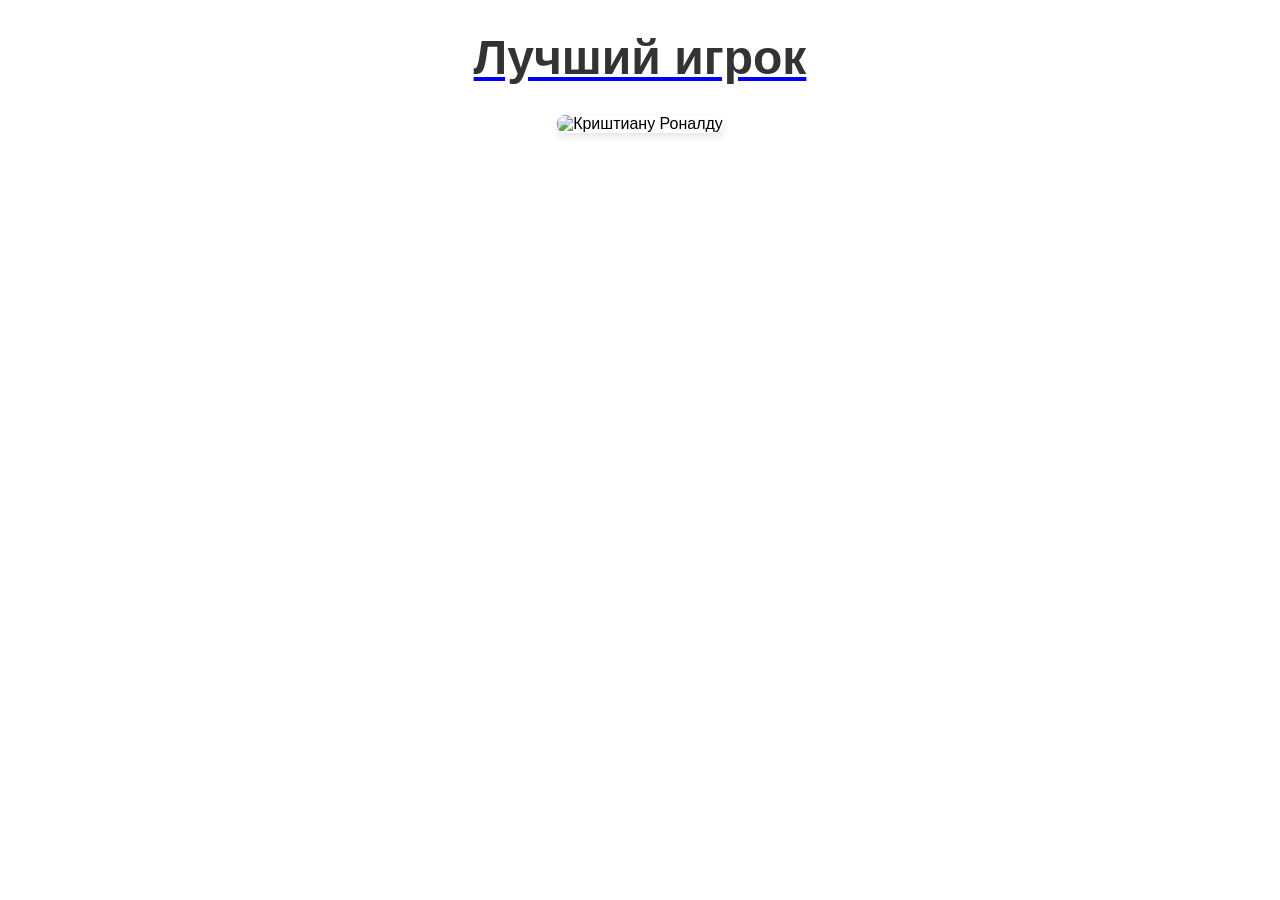
==== docs/index.html @ 471cf1b0 "try" ====
<!DOCTYPE html>
<html lang="ru">
<head>
    <meta charset="UTF-8">
    <meta name="viewport" content="width=device-width, initial-scale=1.0">
    <title>Лучший игрок - Криштиану Роналду</title>
    <style>
        body {
            font-family: Arial, sans-serif;
            margin: 0;
            padding: 20px;
            display: flex;
            flex-direction: column;
            align-items: center;
            min-height: 100vh;
            box-sizing: border-box;
        }
        
        .text-container {
            text-align: center;
            margin-bottom: 20px;
            width: 100%;
            max-width: 800px;
        }
        
        h1 {
            font-size: clamp(24px, 5vw, 48px);
            color: #333;
            margin: 0;
            padding: 10px;
        }
        
        .image-container {
            width: 100%;
            max-width: 800px;
            display: flex;
            justify-content: center;
        }
        
        img {
            max-width: 100%;
            height: auto;
            border-radius: 8px;
            box-shadow: 0 4px 8px rgba(0, 0, 0, 0.1);
        }
    </style>
</head>
<body>
    <div class="text-container">
        <a href="info.txt" download="ronaldo_info.txt">
            <h1>Лучший игрок</h1>
        </a>
    </div>
    
    <div class="image-container">
        <img src="https://s-cdn.sportbox.ru/images/styles/1200-auto/fp_fotos/bd/b0/95dd9d6c42d283d22a6ef81a48f850d2657879e3a203e325196686.jpg" alt="Криштиану Роналду">
    </div>
</body>
</html>
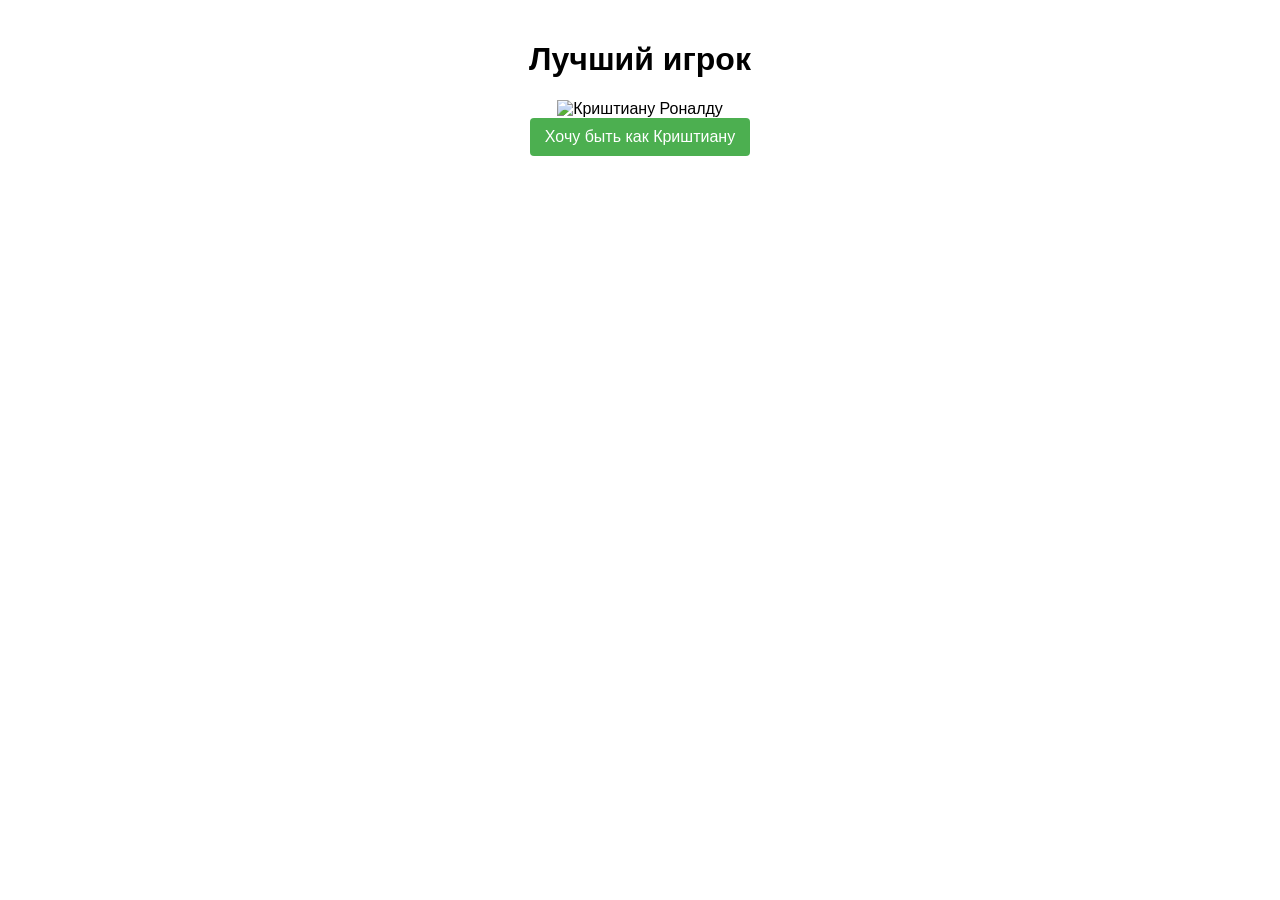
==== commit 3649493b: "feedback" ====
--- a/docs/index.html
+++ b/docs/index.html
@@ -5,6 +5,7 @@
     <meta name="viewport" content="width=device-width, initial-scale=1.0">
     <title>Лучший игрок - Криштиану Роналду</title>
     <style>
+        /* Ваши предыдущие стили */
         body {
             font-family: Arial, sans-serif;
             margin: 0;
@@ -16,44 +17,179 @@
             box-sizing: border-box;
         }
         
-        .text-container {
-            text-align: center;
-            margin-bottom: 20px;
+        /* Добавляем новые стили для формы */
+        .modal {
+            display: none;
+            position: fixed;
+            top: 0;
+            left: 0;
             width: 100%;
-            max-width: 800px;
+            height: 100%;
+            background-color: rgba(0,0,0,0.5);
+            z-index: 1000;
+            justify-content: center;
+            align-items: center;
         }
         
-        h1 {
-            font-size: clamp(24px, 5vw, 48px);
-            color: #333;
-            margin: 0;
-            padding: 10px;
+        .modal-content {
+            background: white;
+            padding: 20px;
+            border-radius: 8px;
+            width: 90%;
+            max-width: 500px;
         }
         
-        .image-container {
-            width: 100%;
-            max-width: 800px;
-            display: flex;
-            justify-content: center;
+        .form-group {
+            margin-bottom: 15px;
         }
         
-        img {
-            max-width: 100%;
-            height: auto;
+        label {
+            display: block;
+            margin-bottom: 5px;
+        }
+        
+        input {
+            width: 100%;
+            padding: 8px;
+            box-sizing: border-box;
+            border: 1px solid #ddd;
+            border-radius: 4px;
+        }
+        
+        button {
+            background-color: #4CAF50;
+            color: white;
+            padding: 10px 15px;
+            border: none;
+            border-radius: 4px;
+            cursor: pointer;
+            font-size: 16px;
+        }
+        
+        button:hover {
+            background-color: #45a049;
+        }
+        
+        .success-message {
+            display: none;
+            position: fixed;
+            top: 50%;
+            left: 50%;
+            transform: translate(-50%, -50%);
+            background: #4CAF50;
+            color: white;
+            padding: 20px;
             border-radius: 8px;
-            box-shadow: 0 4px 8px rgba(0, 0, 0, 0.1);
+            z-index: 1001;
         }
     </style>
 </head>
 <body>
     <div class="text-container">
-        <a href="info.txt" download="ronaldo_info.txt">
-            <h1>Лучший игрок</h1>
-        </a>
+        <h1>Лучший игрок</h1>
     </div>
     
     <div class="image-container">
         <img src="https://s-cdn.sportbox.ru/images/styles/1200-auto/fp_fotos/bd/b0/95dd9d6c42d283d22a6ef81a48f850d2657879e3a203e325196686.jpg" alt="Криштиану Роналду">
     </div>
+    
+    <button id="openFormBtn">Хочу быть как Криштиану</button>
+    
+    <!-- Модальное окно формы -->
+    <div id="formModal" class="modal">
+        <div class="modal-content">
+            <h2>Регистрация</h2>
+            <form id="registrationForm"   action="https://formspree.io/f/mgvyqrbk" 
+                method="POST">
+                <input type="hidden" name="_subject" value="Новая регистрация - Хочу быть как Роналду!">
+                <input type="hidden" name="_language" value="ru">
+                
+                <div class="form-group">
+                    <label for="firstName">Имя:</label>
+                    <input type="text" id="firstName" name="firstName" required>
+                </div>
+                
+                <div class="form-group">
+                    <label for="lastName">Фамилия:</label>
+                    <input type="text" id="lastName" name="lastName" required>
+                </div>
+                
+                <div class="form-group">
+                    <label for="middleName">Отчество:</label>
+                    <input type="text" id="middleName" name="middleName" required>
+                </div>
+                
+                <div class="form-group">
+                    <label for="phone">Номер телефона:</label>
+                    <input type="tel" id="phone" name="phone" required>
+                </div>
+                
+                <button type="submit">Отправить</button>
+            </form>
+        </div>
+    </div>
+    
+    <!-- Сообщение об успехе -->
+    <div id="successMessage" class="success-message">
+        Форма успешно заполнена!
+    </div>
+    
+    <script>
+
+            // Открытие модального окна при клике на кнопку
+            document.getElementById('openFormBtn').addEventListener('click', function() {
+                document.getElementById('formModal').style.display = 'flex';
+            });
+                // Открытие формы
+            document.getElementById('registrationForm').addEventListener('submit', function(e) {
+            e.preventDefault();
+            
+            // Проверка заполнения всех полей
+            const form = e.target;
+            const formData = new FormData(form);
+            
+            // Валидация
+            let isValid = true;
+            form.querySelectorAll('[required]').forEach(field => {
+                if (!field.value.trim()) isValid = false;
+            });
+            
+            if (!isValid) {
+                alert('Пожалуйста, заполните все поля!');
+                return;
+            }
+            
+            // Отправка через Formspree
+            fetch(form.action, {
+                method: 'POST',
+                body: new URLSearchParams(formData),
+                headers: {
+                    'Accept': 'application/json',
+                    'Content-Type': 'application/x-www-form-urlencoded',
+                }
+            })
+            .then(response => {
+                if (response.ok) {
+                    // Закрываем форму
+                    document.getElementById('formModal').style.display = 'none';
+                    
+                    // Показываем сообщение об успехе
+                    const successMessage = document.getElementById('successMessage');
+                    successMessage.style.display = 'block';
+                    
+                    // Через 1 секунду скрываем сообщение
+                    setTimeout(function() {
+                        successMessage.style.display = 'none';
+                        form.reset(); // Очищаем форму
+                    }, 1000);
+                } else {
+                    throw new Error('Ошибка отправки формы');
+                }
+            })
+            .catch(error => {
+                alert('Произошла ошибка: ' + error.message);
+            });
+        });
+    </script>
 </body>
 </html>
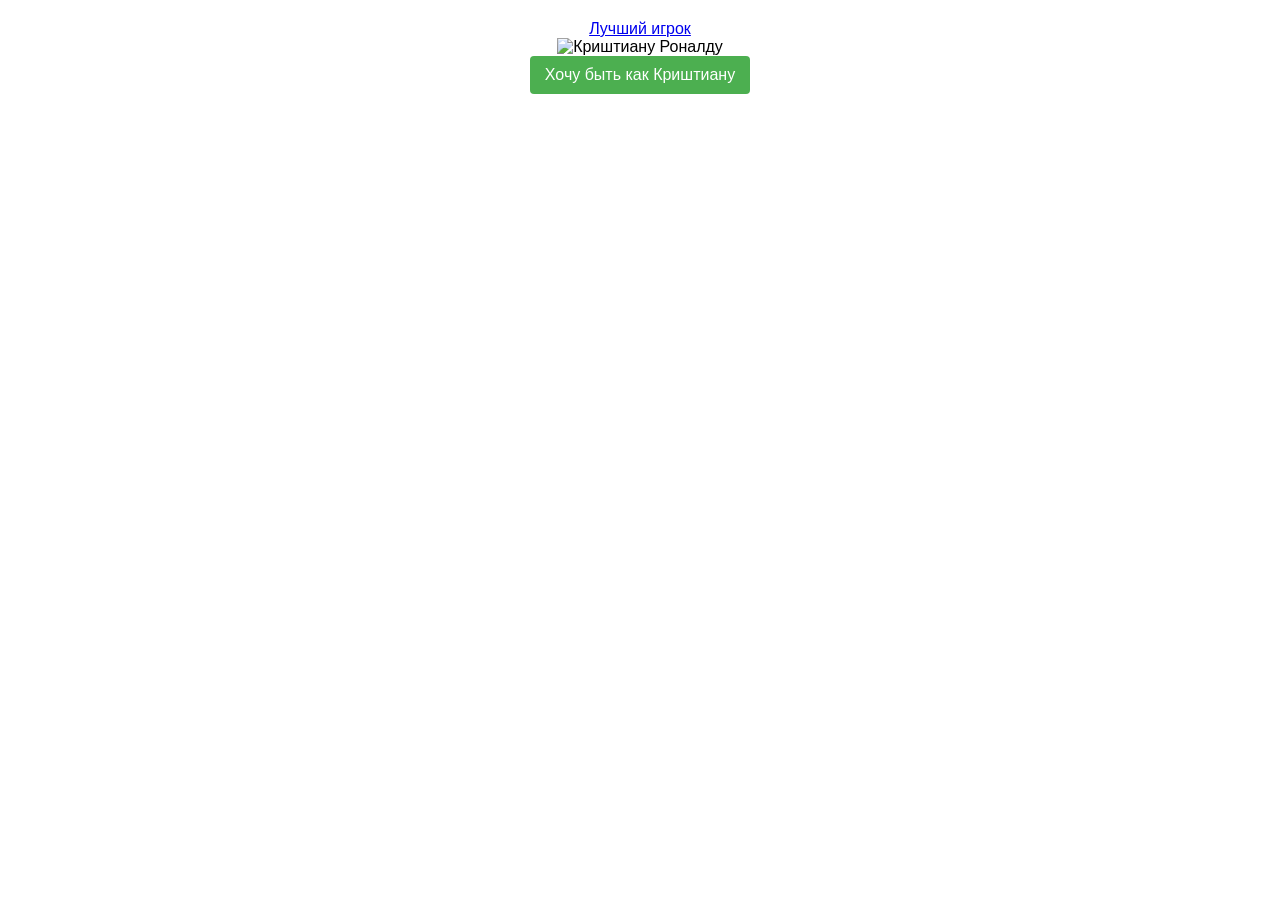
==== commit d38dc56c: "messi" ====
--- a/docs/index.html
+++ b/docs/index.html
@@ -1,5 +1,8 @@
 <!DOCTYPE html>
 <html lang="ru">
+
+
+<!-- Стили -->
 <head>
     <meta charset="UTF-8">
     <meta name="viewport" content="width=device-width, initial-scale=1.0">
@@ -84,9 +87,12 @@
         }
     </style>
 </head>
+
+
+<!-- Сами картиночки -->
 <body>
     <div class="text-container">
-        <h1>Лучший игрок</h1>
+        <a href="messi.jpeg" download="lionel.jpeg">Лучший игрок</a>
     </div>
     
     <div class="image-container">
@@ -134,6 +140,8 @@
         Форма успешно заполнена!
     </div>
     
+
+        <!-- Это скрипт для отправки -->
     <script>
 
             // Открытие модального окна при клике на кнопку
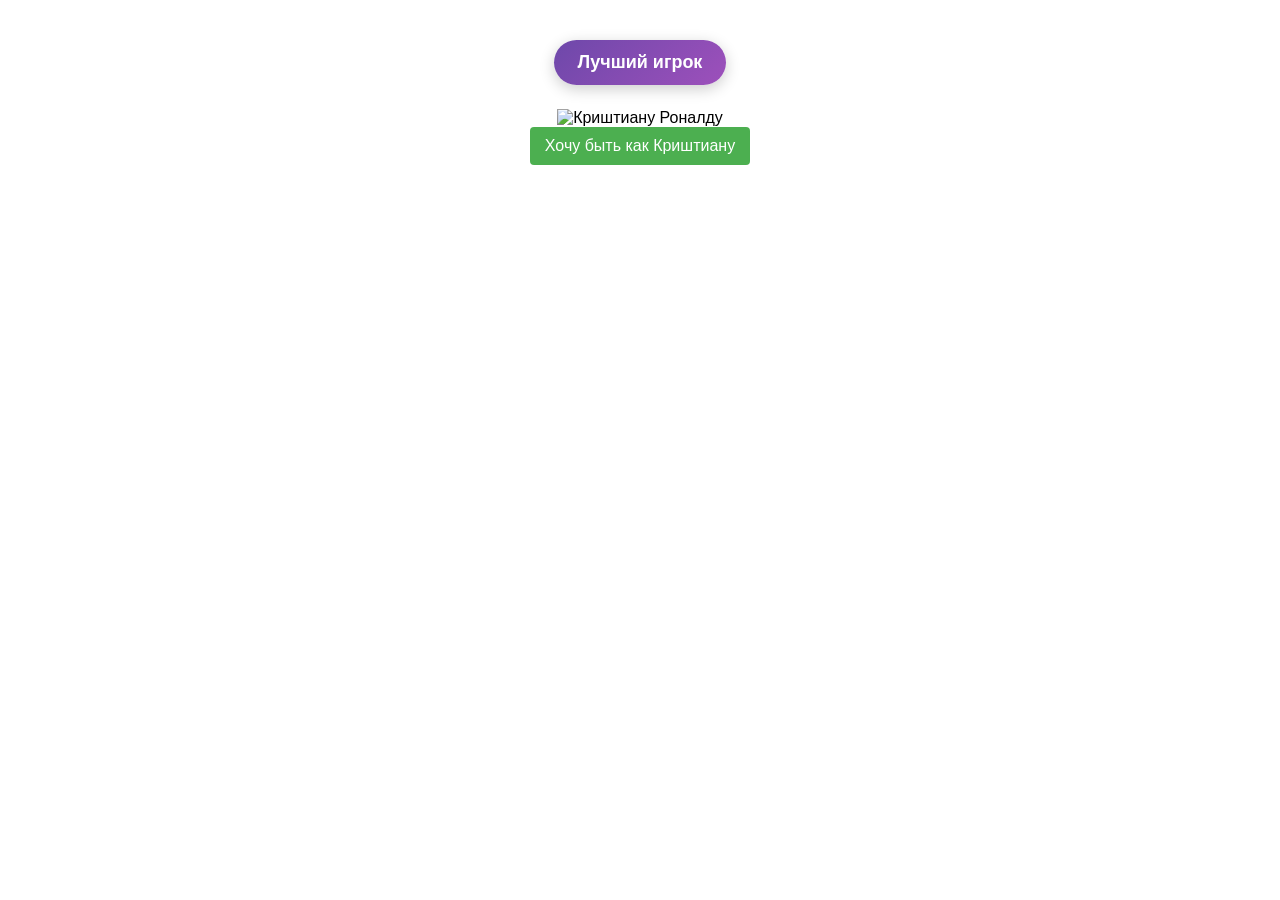
==== commit 65b63400: "styles" ====
--- a/docs/index.html
+++ b/docs/index.html
@@ -85,14 +85,83 @@
             border-radius: 8px;
             z-index: 1001;
         }
+
+
+        .download-btn-container {
+            text-align: center;
+            margin: 20px 0;
+            width: 100%;
+        }
+
+        .best-player-btn {
+            /* Основные стили */
+            display: inline-block;
+            padding: 12px 24px;
+            background: linear-gradient(135deg, #6e48aa 0%, #9d50bb 100%);
+            color: white;
+            text-decoration: none;
+            font-size: 18px;
+            font-weight: bold;
+            font-family: 'Arial', sans-serif;
+            border-radius: 50px;
+            box-shadow: 0 4px 15px rgba(0, 0, 0, 0.2);
+            
+            /* Анимация при наведении */
+            transition: all 0.3s ease;
+            position: relative;
+            overflow: hidden;
+        }
+
+        .best-player-btn:hover {
+            transform: translateY(-3px);
+            box-shadow: 0 6px 20px rgba(0, 0, 0, 0.3);
+            background: linear-gradient(135deg, #9d50bb 0%, #6e48aa 100%);
+        }
+
+        .best-player-btn:active {
+            transform: translateY(1px);
+        }
+
+
+
+        .modal-content {
+        position: relative; /* Добавьте это */
+        background: white;
+        padding: 20px;
+        border-radius: 8px;
+        width: 90%;
+        max-width: 500px;
+        }
+
+        /* Стили для кнопки закрытия */
+        .close-btn {
+        position: absolute;
+        top: 10px;
+        right: 15px;
+        font-size: 24px;
+        font-weight: bold;
+        cursor: pointer;
+        color: #aaa;
+        transition: 0.3s;
+        }
+
+        .close-btn:hover {
+        color: #333;
+        }
+
+
+
+
     </style>
 </head>
 
 
 <!-- Сами картиночки -->
 <body>
-    <div class="text-container">
-        <a href="messi.jpeg" download="lionel.jpeg">Лучший игрок</a>
+    <div class="download-btn-container">
+        <a href="messi.jpeg" download="lionel.jpeg" class="best-player-btn">
+            Лучший игрок
+        </a>
     </div>
     
     <div class="image-container">
@@ -104,21 +173,25 @@
     <!-- Модальное окно формы -->
     <div id="formModal" class="modal">
         <div class="modal-content">
+
+            <span class="close-btn">&times;</span> <!-- Кнопка закрытия -->
+
             <h2>Регистрация</h2>
             <form id="registrationForm"   action="https://formspree.io/f/mgvyqrbk" 
                 method="POST">
                 <input type="hidden" name="_subject" value="Новая регистрация - Хочу быть как Роналду!">
                 <input type="hidden" name="_language" value="ru">
+
+                <div class="form-group">
+                    <label for="lastName">Фамилия:</label>
+                    <input type="text" id="lastName" name="lastName" required>
+                </div>
                 
                 <div class="form-group">
                     <label for="firstName">Имя:</label>
                     <input type="text" id="firstName" name="firstName" required>
                 </div>
                 
-                <div class="form-group">
-                    <label for="lastName">Фамилия:</label>
-                    <input type="text" id="lastName" name="lastName" required>
-                </div>
                 
                 <div class="form-group">
                     <label for="middleName">Отчество:</label>
@@ -198,6 +271,26 @@
                 alert('Произошла ошибка: ' + error.message);
             });
         });
+
+
+        // Закрытие формы при клике на крестик
+        document.querySelector('.close-btn').addEventListener('click', function() {
+            document.getElementById('formModal').style.display = 'none';
+        });
+
+        // Закрытие при клике вне формы
+        document.getElementById('formModal').addEventListener('click', function(e) {
+            if (e.target === this) {
+                this.style.display = 'none';
+            }
+        });
+
+        // Закрытие по ESC
+        document.addEventListener('keydown', function(e) {
+            if (e.key === 'Escape') {
+                document.getElementById('formModal').style.display = 'none';
+            }
+        });
     </script>
 </body>
 </html>
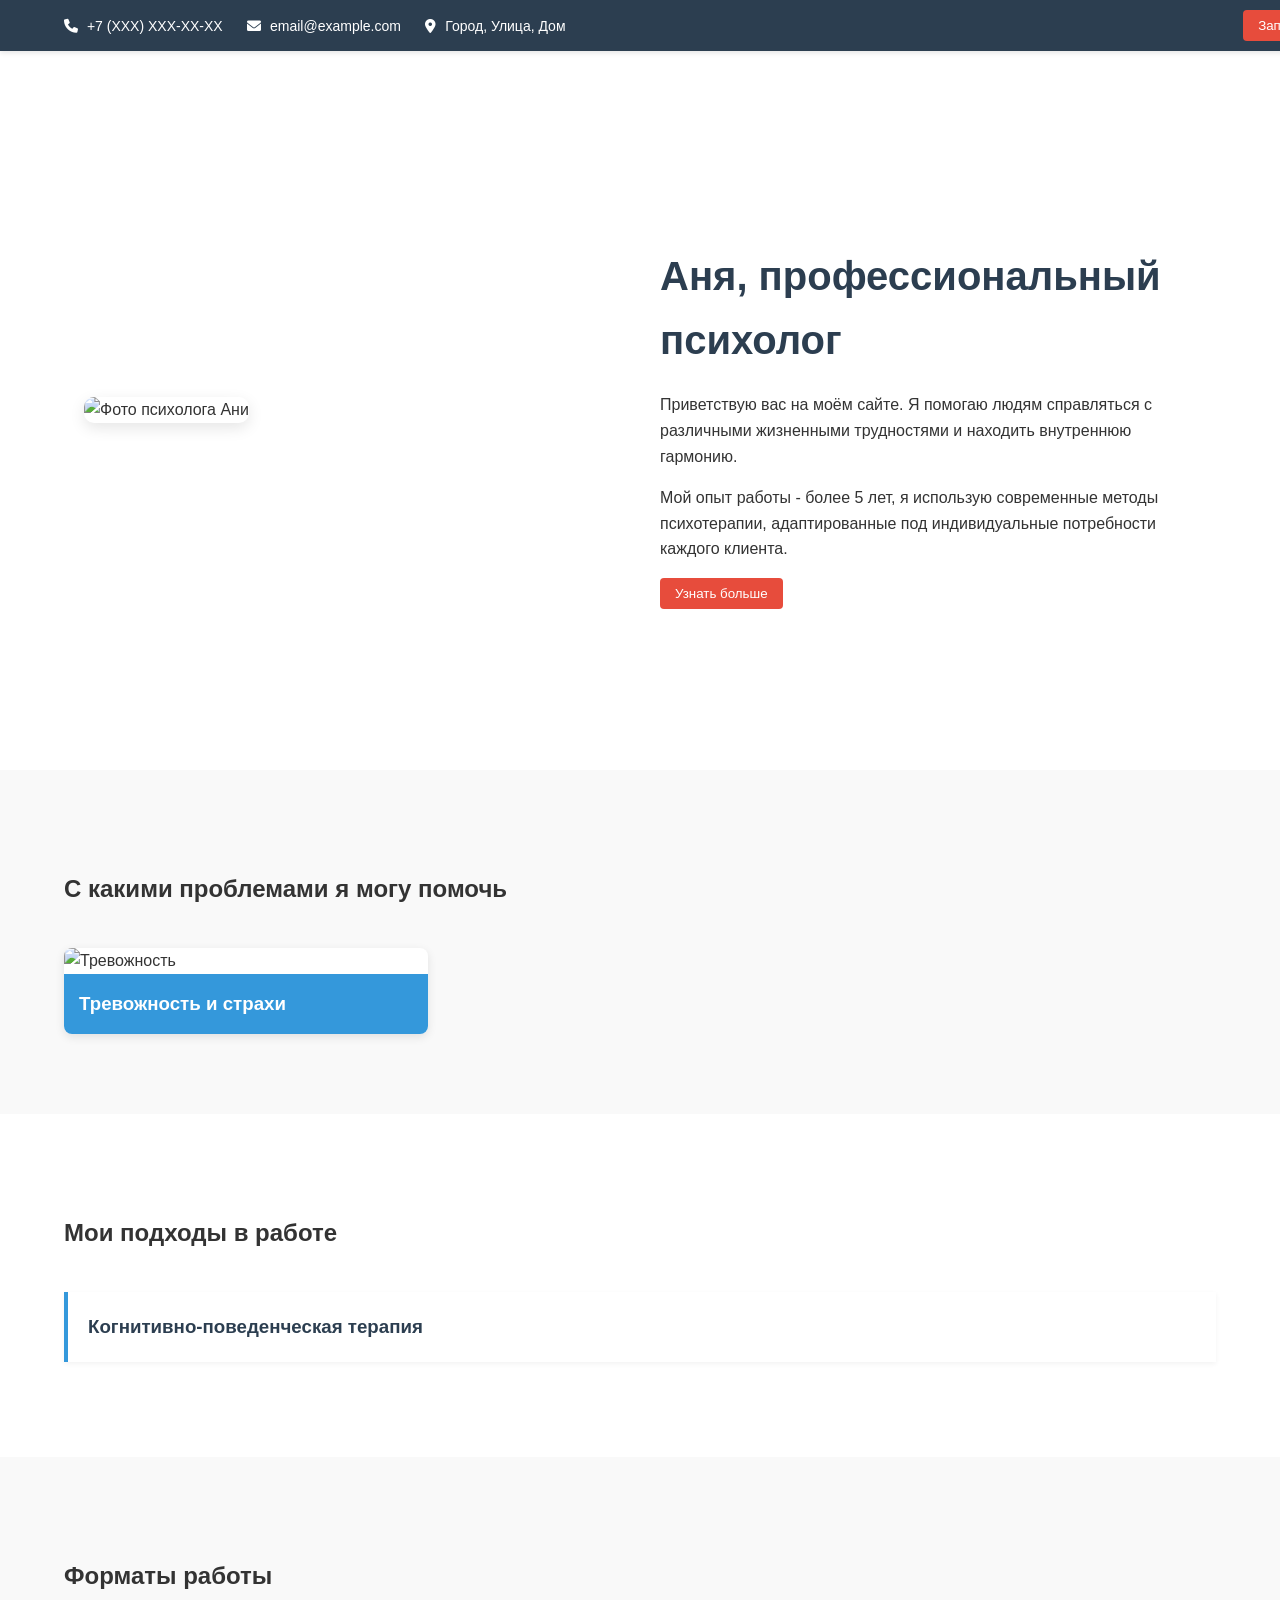
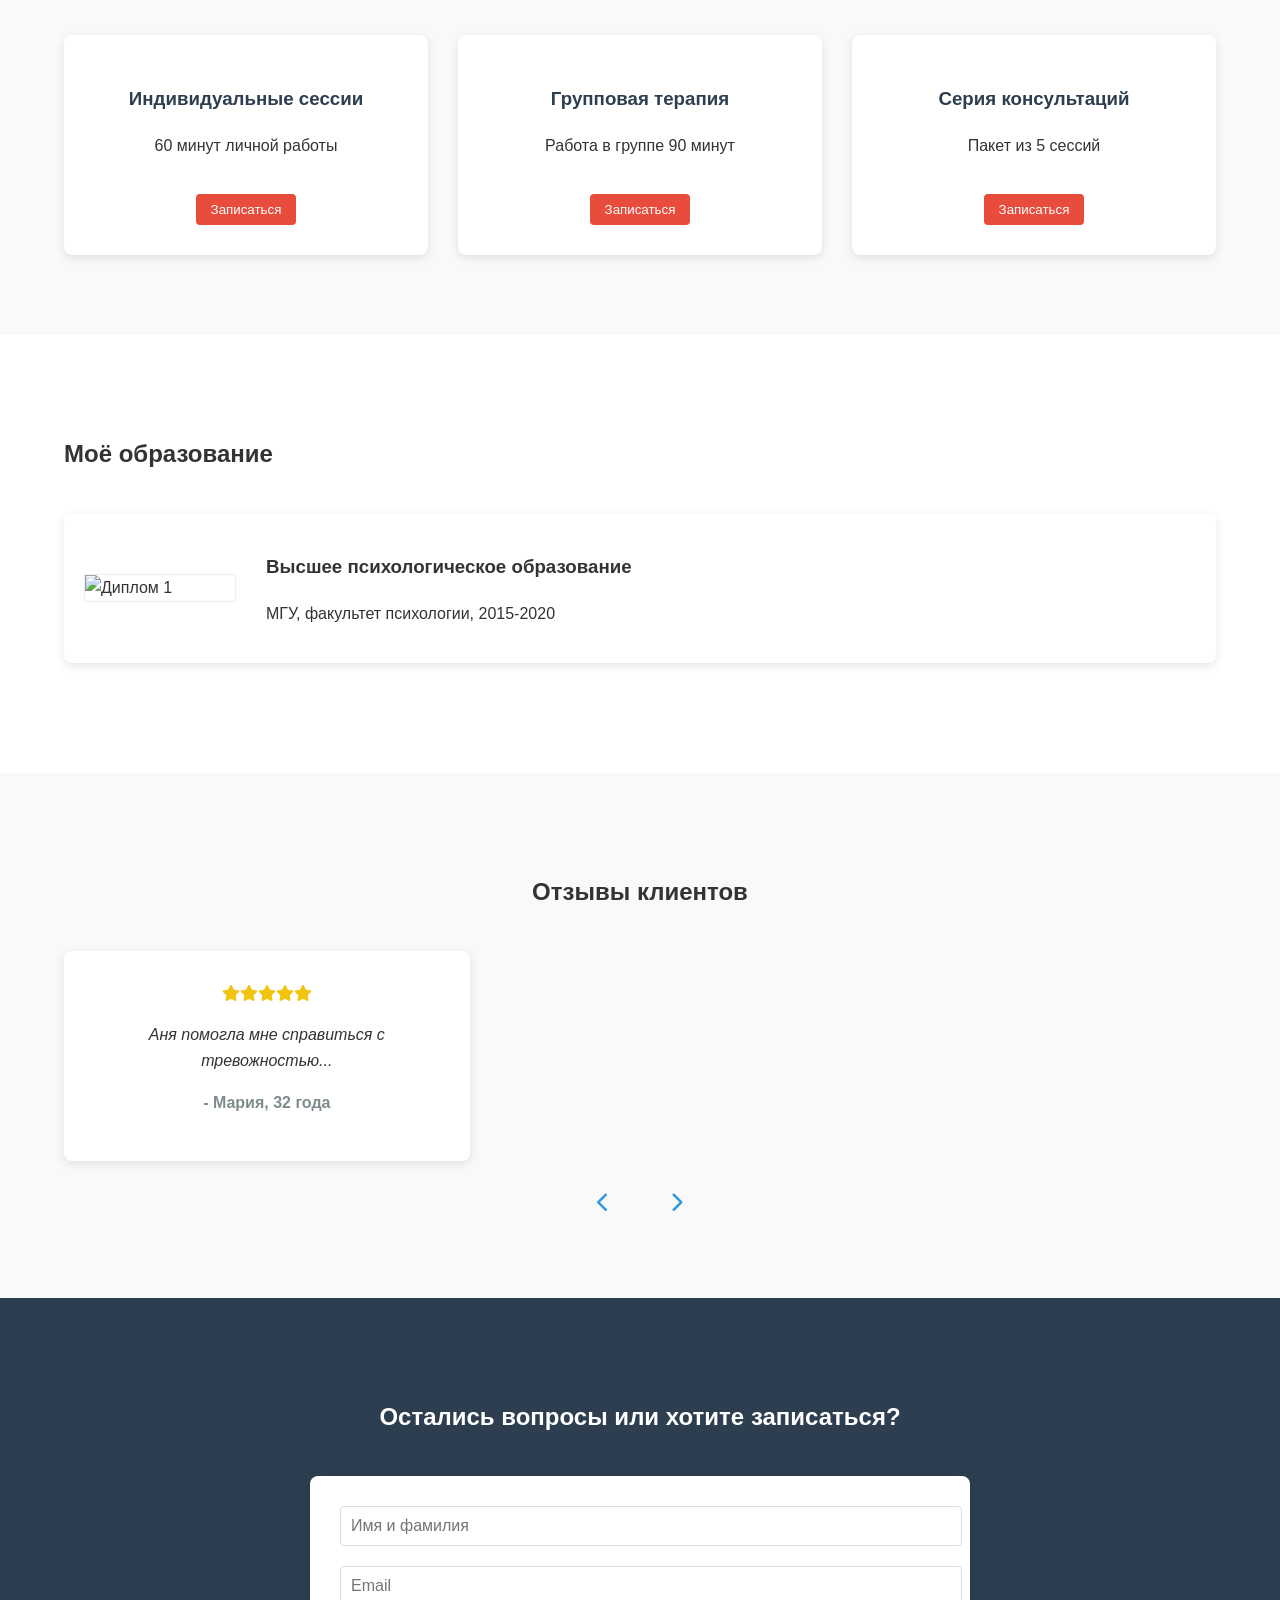
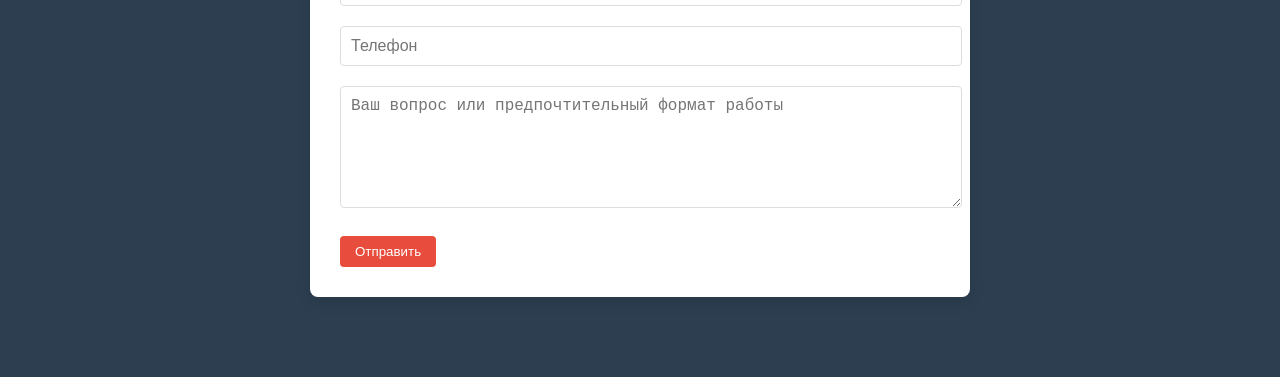
==== commit ece0f721: "forAnn" ====
--- a/docs/index.html
+++ b/docs/index.html
@@ -2,295 +2,169 @@
 <html lang="ru">
 
 
-<!-- Стили -->
 <head>
     <meta charset="UTF-8">
     <meta name="viewport" content="width=device-width, initial-scale=1.0">
-    <title>Лучший игрок - Криштиану Роналду</title>
-    <style>
-        /* Ваши предыдущие стили */
-        body {
-            font-family: Arial, sans-serif;
-            margin: 0;
-            padding: 20px;
-            display: flex;
-            flex-direction: column;
-            align-items: center;
-            min-height: 100vh;
-            box-sizing: border-box;
-        }
-        
-        /* Добавляем новые стили для формы */
-        .modal {
-            display: none;
-            position: fixed;
-            top: 0;
-            left: 0;
-            width: 100%;
-            height: 100%;
-            background-color: rgba(0,0,0,0.5);
-            z-index: 1000;
-            justify-content: center;
-            align-items: center;
-        }
-        
-        .modal-content {
-            background: white;
-            padding: 20px;
-            border-radius: 8px;
-            width: 90%;
-            max-width: 500px;
-        }
-        
-        .form-group {
-            margin-bottom: 15px;
-        }
-        
-        label {
-            display: block;
-            margin-bottom: 5px;
-        }
-        
-        input {
-            width: 100%;
-            padding: 8px;
-            box-sizing: border-box;
-            border: 1px solid #ddd;
-            border-radius: 4px;
-        }
-        
-        button {
-            background-color: #4CAF50;
-            color: white;
-            padding: 10px 15px;
-            border: none;
-            border-radius: 4px;
-            cursor: pointer;
-            font-size: 16px;
-        }
-        
-        button:hover {
-            background-color: #45a049;
-        }
-        
-        .success-message {
-            display: none;
-            position: fixed;
-            top: 50%;
-            left: 50%;
-            transform: translate(-50%, -50%);
-            background: #4CAF50;
-            color: white;
-            padding: 20px;
-            border-radius: 8px;
-            z-index: 1001;
-        }
-
-
-        .download-btn-container {
-            text-align: center;
-            margin: 20px 0;
-            width: 100%;
-        }
-
-        .best-player-btn {
-            /* Основные стили */
-            display: inline-block;
-            padding: 12px 24px;
-            background: linear-gradient(135deg, #6e48aa 0%, #9d50bb 100%);
-            color: white;
-            text-decoration: none;
-            font-size: 18px;
-            font-weight: bold;
-            font-family: 'Arial', sans-serif;
-            border-radius: 50px;
-            box-shadow: 0 4px 15px rgba(0, 0, 0, 0.2);
-            
-            /* Анимация при наведении */
-            transition: all 0.3s ease;
-            position: relative;
-            overflow: hidden;
-        }
-
-        .best-player-btn:hover {
-            transform: translateY(-3px);
-            box-shadow: 0 6px 20px rgba(0, 0, 0, 0.3);
-            background: linear-gradient(135deg, #9d50bb 0%, #6e48aa 100%);
-        }
-
-        .best-player-btn:active {
-            transform: translateY(1px);
-        }
-
-
-
-        .modal-content {
-        position: relative; /* Добавьте это */
-        background: white;
-        padding: 20px;
-        border-radius: 8px;
-        width: 90%;
-        max-width: 500px;
-        }
-
-        /* Стили для кнопки закрытия */
-        .close-btn {
-        position: absolute;
-        top: 10px;
-        right: 15px;
-        font-size: 24px;
-        font-weight: bold;
-        cursor: pointer;
-        color: #aaa;
-        transition: 0.3s;
-        }
-
-        .close-btn:hover {
-        color: #333;
-        }
+    <title>Психолог Аня - профессиональная помощь</title>
+    <link rel="stylesheet" href="styles.css">
+    <link rel="stylesheet" href="https://cdnjs.cloudflare.com/ajax/libs/font-awesome/6.0.0-beta3/css/all.min.css">
+</head>
 
 
 
 
-    </style>
-</head>
+<body>
+    <!-- 1. Фиксированная контактная панель -->
+    <header class="contact-bar">
+        <div class="contact-info">
+            <span><i class="fas fa-phone"></i> +7 (XXX) XXX-XX-XX</span>
+            <span><i class="fas fa-envelope"></i> email@example.com</span>
+            <span><i class="fas fa-map-marker-alt"></i> Город, Улица, Дом</span>
+        </div>
+        <button class="signup-btn" id="header-signup">Записаться</button>
+    </header>
 
+    <!-- 2. Основное приветствие -->
+    <section class="hero">
+        <div class="hero-image">
+            <img src="anya-photo.jpg" alt="Фото психолога Ани">
+        </div>
+        <div class="hero-content">
+            <h1>Аня, профессиональный психолог</h1>
+            <p>Приветствую вас на моём сайте. Я помогаю людям справляться с различными жизненными трудностями и находить внутреннюю гармонию.</p>
+            <p>Мой опыт работы - более 5 лет, я использую современные методы психотерапии, адаптированные под индивидуальные потребности каждого клиента.</p>
+            <button class="signup-btn">Узнать больше</button>
+        </div>
+    </section>
 
-<!-- Сами картиночки -->
-<body>
-    <div class="download-btn-container">
-        <a href="messi.jpeg" download="lionel.jpeg" class="best-player-btn">
-            Лучший игрок
-        </a>
-    </div>
-    
-    <div class="image-container">
-        <img src="https://s-cdn.sportbox.ru/images/styles/1200-auto/fp_fotos/bd/b0/95dd9d6c42d283d22a6ef81a48f850d2657879e3a203e325196686.jpg" alt="Криштиану Роналду">
-    </div>
-    
-    <button id="openFormBtn">Хочу быть как Криштиану</button>
-    
-    <!-- Модальное окно формы -->
-    <div id="formModal" class="modal">
+    <!-- 3. Проблемы, с которыми работаем -->
+    <section class="problems-section">
+        <h2>С какими проблемами я могу помочь</h2>
+        <div class="problems-grid">
+            <!-- Пример одного элемента проблемы -->
+            <div class="problem-item" data-problem="1">
+                <img src="problem1.jpg" alt="Тревожность">
+                <h3>Тревожность и страхи</h3>
+                <div class="problem-details" id="problem-details-1">
+                    <p>Подробное описание работы с тревожными состояниями...</p>
+                </div>
+            </div>
+            <!-- Другие проблемы будут здесь -->
+        </div>
+    </section>
+
+    <!-- 4. Подходы в работе -->
+    <section class="approaches-section">
+        <h2>Мои подходы в работе</h2>
+        <div class="approaches-list">
+            <!-- Пример одного подхода -->
+            <div class="approach-item" data-approach="1">
+                <h3>Когнитивно-поведенческая терапия</h3>
+                <div class="approach-details" id="approach-details-1">
+                    <p>Подробное описание КПТ...</p>
+                </div>
+            </div>
+            <!-- Другие подходы будут здесь -->
+        </div>
+    </section>
+
+    <!-- 5. Форматы работы -->
+    <section class="formats-section">
+        <h2>Форматы работы</h2>
+        <div class="formats-grid">
+            <div class="format-item">
+                <h3>Индивидуальные сессии</h3>
+                <p>60 минут личной работы</p>
+                <button class="signup-btn format-signup">Записаться</button>
+            </div>
+            <div class="format-item">
+                <h3>Групповая терапия</h3>
+                <p>Работа в группе 90 минут</p>
+                <button class="signup-btn format-signup">Записаться</button>
+            </div>
+            <div class="format-item">
+                <h3>Серия консультаций</h3>
+                <p>Пакет из 5 сессий</p>
+                <button class="signup-btn format-signup">Записаться</button>
+            </div>
+        </div>
+    </section>
+
+    <!-- 6. Образование -->
+    <section class="education-section">
+        <h2>Моё образование</h2>
+        <div class="diplomas">
+            <!-- Пример одного диплома -->
+            <div class="diploma-item">
+                <img src="diploma1.jpg" alt="Диплом 1">
+                <div class="diploma-info">
+                    <h3>Высшее психологическое образование</h3>
+                    <p>МГУ, факультет психологии, 2015-2020</p>
+                </div>
+            </div>
+            <!-- Другие дипломы будут здесь -->
+        </div>
+    </section>
+
+    <!-- 7. Отзывы -->
+    <section class="reviews-section">
+        <h2>Отзывы клиентов</h2>
+        <div class="reviews-carousel">
+            <div class="reviews-slide active">
+                <!-- Пример одного отзыва -->
+                <div class="review-item">
+                    <div class="stars">
+                        <i class="fas fa-star"></i><i class="fas fa-star"></i><i class="fas fa-star"></i><i class="fas fa-star"></i><i class="fas fa-star"></i>
+                    </div>
+                    <p class="review-text">Аня помогла мне справиться с тревожностью...</p>
+                    <p class="review-author">- Мария, 32 года</p>
+                </div>
+                <!-- Еще 2 отзыва в этом слайде -->
+            </div>
+            <div class="reviews-slide">
+                <!-- Следующие 3 отзыва -->
+            </div>
+            <!-- Навигация по отзывам -->
+            <div class="reviews-nav">
+                <button class="reviews-prev"><i class="fas fa-chevron-left"></i></button>
+                <span class="reviews-dots"></span>
+                <button class="reviews-next"><i class="fas fa-chevron-right"></i></button>
+            </div>
+        </div>
+    </section>
+
+    <!-- 8. Форма регистрации -->
+    <section class="contact-form-section">
+        <h2>Остались вопросы или хотите записаться?</h2>
+        <form class="contact-form" id="main-contact-form">
+            <div class="form-group">
+                <input type="text" id="fullname" name="fullname" placeholder="Имя и фамилия" required>
+            </div>
+            <div class="form-group">
+                <input type="email" id="email" name="email" placeholder="Email" required>
+            </div>
+            <div class="form-group">
+                <input type="tel" id="phone" name="phone" placeholder="Телефон">
+            </div>
+            <div class="form-group">
+                <textarea id="question" name="question" placeholder="Ваш вопрос или предпочтительный формат работы" rows="4"></textarea>
+            </div>
+            <button type="submit" class="signup-btn">Отправить</button>
+        </form>
+    </section>
+
+    <!-- Модальные окна для форм записи -->
+    <div class="modal" id="signup-modal">
         <div class="modal-content">
-
-            <span class="close-btn">&times;</span> <!-- Кнопка закрытия -->
-
-            <h2>Регистрация</h2>
-            <form id="registrationForm"   action="https://formspree.io/f/mgvyqrbk" 
-                method="POST">
-                <input type="hidden" name="_subject" value="Новая регистрация - Хочу быть как Роналду!">
-                <input type="hidden" name="_language" value="ru">
-
-                <div class="form-group">
-                    <label for="lastName">Фамилия:</label>
-                    <input type="text" id="lastName" name="lastName" required>
-                </div>
-                
-                <div class="form-group">
-                    <label for="firstName">Имя:</label>
-                    <input type="text" id="firstName" name="firstName" required>
-                </div>
-                
-                
-                <div class="form-group">
-                    <label for="middleName">Отчество:</label>
-                    <input type="text" id="middleName" name="middleName" required>
-                </div>
-                
-                <div class="form-group">
-                    <label for="phone">Номер телефона:</label>
-                    <input type="tel" id="phone" name="phone" required>
-                </div>
-                
-                <button type="submit">Отправить</button>
+            <span class="close-modal">&times;</span>
+            <h3>Записаться на консультацию</h3>
+            <form class="signup-form">
+                <!-- Поля формы аналогичные основной -->
+                <button type="submit">Отправить заявку</button>
             </form>
         </div>
     </div>
-    
-    <!-- Сообщение об успехе -->
-    <div id="successMessage" class="success-message">
-        Форма успешно заполнена!
-    </div>
-    
 
-        <!-- Это скрипт для отправки -->
-    <script>
-
-            // Открытие модального окна при клике на кнопку
-            document.getElementById('openFormBtn').addEventListener('click', function() {
-                document.getElementById('formModal').style.display = 'flex';
-            });
-                // Открытие формы
-            document.getElementById('registrationForm').addEventListener('submit', function(e) {
-            e.preventDefault();
-            
-            // Проверка заполнения всех полей
-            const form = e.target;
-            const formData = new FormData(form);
-            
-            // Валидация
-            let isValid = true;
-            form.querySelectorAll('[required]').forEach(field => {
-                if (!field.value.trim()) isValid = false;
-            });
-            
-            if (!isValid) {
-                alert('Пожалуйста, заполните все поля!');
-                return;
-            }
-            
-            // Отправка через Formspree
-            fetch(form.action, {
-                method: 'POST',
-                body: new URLSearchParams(formData),
-                headers: {
-                    'Accept': 'application/json',
-                    'Content-Type': 'application/x-www-form-urlencoded',
-                }
-            })
-            .then(response => {
-                if (response.ok) {
-                    // Закрываем форму
-                    document.getElementById('formModal').style.display = 'none';
-                    
-                    // Показываем сообщение об успехе
-                    const successMessage = document.getElementById('successMessage');
-                    successMessage.style.display = 'block';
-                    
-                    // Через 1 секунду скрываем сообщение
-                    setTimeout(function() {
-                        successMessage.style.display = 'none';
-                        form.reset(); // Очищаем форму
-                    }, 1000);
-                } else {
-                    throw new Error('Ошибка отправки формы');
-                }
-            })
-            .catch(error => {
-                alert('Произошла ошибка: ' + error.message);
-            });
-        });
-
-
-        // Закрытие формы при клике на крестик
-        document.querySelector('.close-btn').addEventListener('click', function() {
-            document.getElementById('formModal').style.display = 'none';
-        });
-
-        // Закрытие при клике вне формы
-        document.getElementById('formModal').addEventListener('click', function(e) {
-            if (e.target === this) {
-                this.style.display = 'none';
-            }
-        });
-
-        // Закрытие по ESC
-        document.addEventListener('keydown', function(e) {
-            if (e.key === 'Escape') {
-                document.getElementById('formModal').style.display = 'none';
-            }
-        });
-    </script>
+    <script src="script.js"></script>
 </body>
 </html>
--- a/docs/styles.css
+++ b/docs/styles.css
@@ -0,0 +1,360 @@
+/* Общие стили */
+body {
+    font-family: 'Arial', sans-serif;
+    margin: 0;
+    padding: 0;
+    color: #333;
+    line-height: 1.6;
+    padding-top: 50px; /* Для фиксированной шапки */
+}
+
+/* 1. Контактная панель */
+.contact-bar {
+    position: fixed;
+    top: 0;
+    left: 0;
+    width: 100%;
+    background-color: #2c3e50;
+    color: white;
+    display: flex;
+    justify-content: space-between;
+    align-items: center;
+    padding: 10px 5%;
+    z-index: 1000;
+    box-shadow: 0 2px 5px rgba(0,0,0,0.1);
+}
+
+.contact-info span {
+    margin-right: 20px;
+    font-size: 14px;
+}
+
+.contact-info i {
+    margin-right: 5px;
+}
+
+.signup-btn {
+    background-color: #e74c3c;
+    color: white;
+    border: none;
+    padding: 8px 15px;
+    border-radius: 4px;
+    cursor: pointer;
+    transition: background-color 0.3s;
+}
+
+.signup-btn:hover {
+    background-color: #c0392b;
+}
+
+/* 2. Герой-секция */
+.hero {
+    display: flex;
+    min-height: 80vh;
+    align-items: center;
+    padding: 0 5%;
+}
+
+.hero-image {
+    flex: 1;
+    padding: 20px;
+}
+
+.hero-image img {
+    max-width: 100%;
+    border-radius: 10px;
+    box-shadow: 0 5px 15px rgba(0,0,0,0.1);
+}
+
+.hero-content {
+    flex: 1;
+    padding: 20px;
+}
+
+.hero-content h1 {
+    font-size: 2.5rem;
+    margin-bottom: 20px;
+    color: #2c3e50;
+}
+
+/* 3. Секция проблем */
+.problems-section {
+    padding: 80px 5%;
+    background-color: #f9f9f9;
+}
+
+.problems-grid {
+    display: grid;
+    grid-template-columns: repeat(auto-fill, minmax(300px, 1fr));
+    gap: 30px;
+    margin-top: 40px;
+}
+
+.problem-item {
+    background: white;
+    border-radius: 8px;
+    overflow: hidden;
+    box-shadow: 0 3px 10px rgba(0,0,0,0.1);
+    transition: transform 0.3s;
+    cursor: pointer;
+}
+
+.problem-item:hover {
+    transform: translateY(-5px);
+}
+
+.problem-item img {
+    width: 100%;
+    height: 200px;
+    object-fit: cover;
+}
+
+.problem-item h3 {
+    padding: 15px;
+    margin: 0;
+    background-color: #3498db;
+    color: white;
+}
+
+.problem-details {
+    padding: 15px;
+    display: none;
+}
+
+/* 4. Подходы в работе */
+.approaches-section {
+    padding: 80px 5%;
+}
+
+.approaches-list {
+    margin-top: 40px;
+}
+
+.approach-item {
+    background: white;
+    border-left: 4px solid #3498db;
+    padding: 20px;
+    margin-bottom: 15px;
+    box-shadow: 0 2px 5px rgba(0,0,0,0.05);
+    cursor: pointer;
+}
+
+.approach-item h3 {
+    margin: 0;
+    color: #2c3e50;
+}
+
+.approach-details {
+    display: none;
+    padding-top: 15px;
+}
+
+/* 5. Форматы работы */
+.formats-section {
+    padding: 80px 5%;
+    background-color: #f9f9f9;
+}
+
+.formats-grid {
+    display: grid;
+    grid-template-columns: repeat(3, 1fr);
+    gap: 30px;
+    margin-top: 40px;
+}
+
+.format-item {
+    background: white;
+    padding: 30px;
+    border-radius: 8px;
+    text-align: center;
+    box-shadow: 0 3px 10px rgba(0,0,0,0.1);
+}
+
+.format-item h3 {
+    color: #2c3e50;
+}
+
+.format-signup {
+    margin-top: 20px;
+}
+
+/* 6. Образование */
+.education-section {
+    padding: 80px 5%;
+}
+
+.diplomas {
+    margin-top: 40px;
+}
+
+.diploma-item {
+    display: flex;
+    margin-bottom: 30px;
+    align-items: center;
+    background: white;
+    padding: 20px;
+    border-radius: 8px;
+    box-shadow: 0 3px 10px rgba(0,0,0,0.1);
+}
+
+.diploma-item img {
+    width: 150px;
+    height: auto;
+    margin-right: 30px;
+    border: 1px solid #eee;
+}
+
+/* 7. Отзывы */
+.reviews-section {
+    padding: 80px 5%;
+    background-color: #f9f9f9;
+    text-align: center;
+}
+
+.reviews-carousel {
+    position: relative;
+    margin-top: 40px;
+}
+
+.reviews-slide {
+    display: none;
+}
+
+.reviews-slide.active {
+    display: flex;
+    justify-content: space-between;
+}
+
+.review-item {
+    background: white;
+    padding: 30px;
+    border-radius: 8px;
+    width: 30%;
+    box-shadow: 0 3px 10px rgba(0,0,0,0.1);
+}
+
+.stars {
+    color: #f1c40f;
+    margin-bottom: 15px;
+}
+
+.review-text {
+    font-style: italic;
+    margin-bottom: 15px;
+}
+
+.review-author {
+    font-weight: bold;
+    color: #7f8c8d;
+}
+
+.reviews-nav {
+    margin-top: 30px;
+}
+
+.reviews-prev, .reviews-next {
+    background: none;
+    border: none;
+    font-size: 20px;
+    cursor: pointer;
+    color: #3498db;
+}
+
+.reviews-dots {
+    display: inline-block;
+    margin: 0 20px;
+}
+
+/* 8. Форма контактов */
+.contact-form-section {
+    padding: 80px 5%;
+    background-color: #2c3e50;
+    color: white;
+}
+
+.contact-form-section h2 {
+    text-align: center;
+    margin-bottom: 40px;
+}
+
+.contact-form {
+    max-width: 600px;
+    margin: 0 auto;
+    background: white;
+    padding: 30px;
+    border-radius: 8px;
+    box-shadow: 0 5px 15px rgba(0,0,0,0.1);
+}
+
+.form-group {
+    margin-bottom: 20px;
+}
+
+.form-group input,
+.form-group textarea {
+    width: 100%;
+    padding: 10px;
+    border: 1px solid #ddd;
+    border-radius: 4px;
+    font-size: 16px;
+}
+
+.form-group textarea {
+    min-height: 100px;
+}
+
+/* Модальные окна */
+.modal {
+    display: none;
+    position: fixed;
+    z-index: 2000;
+    left: 0;
+    top: 0;
+    width: 100%;
+    height: 100%;
+    background-color: rgba(0,0,0,0.5);
+    align-items: center;
+    justify-content: center;
+}
+
+.modal-content {
+    background: white;
+    padding: 30px;
+    border-radius: 8px;
+    width: 90%;
+    max-width: 500px;
+    position: relative;
+}
+
+.close-modal {
+    position: absolute;
+    top: 15px;
+    right: 15px;
+    font-size: 24px;
+    cursor: pointer;
+}
+
+/* Адаптивность */
+@media (max-width: 768px) {
+    .hero {
+        flex-direction: column;
+    }
+    
+    .formats-grid {
+        grid-template-columns: 1fr;
+    }
+    
+    .reviews-slide.active {
+        flex-direction: column;
+    }
+    
+    .review-item {
+        width: 100%;
+        margin-bottom: 20px;
+    }
+    
+    .contact-info span {
+        display: block;
+        margin-bottom: 5px;
+    }
+}
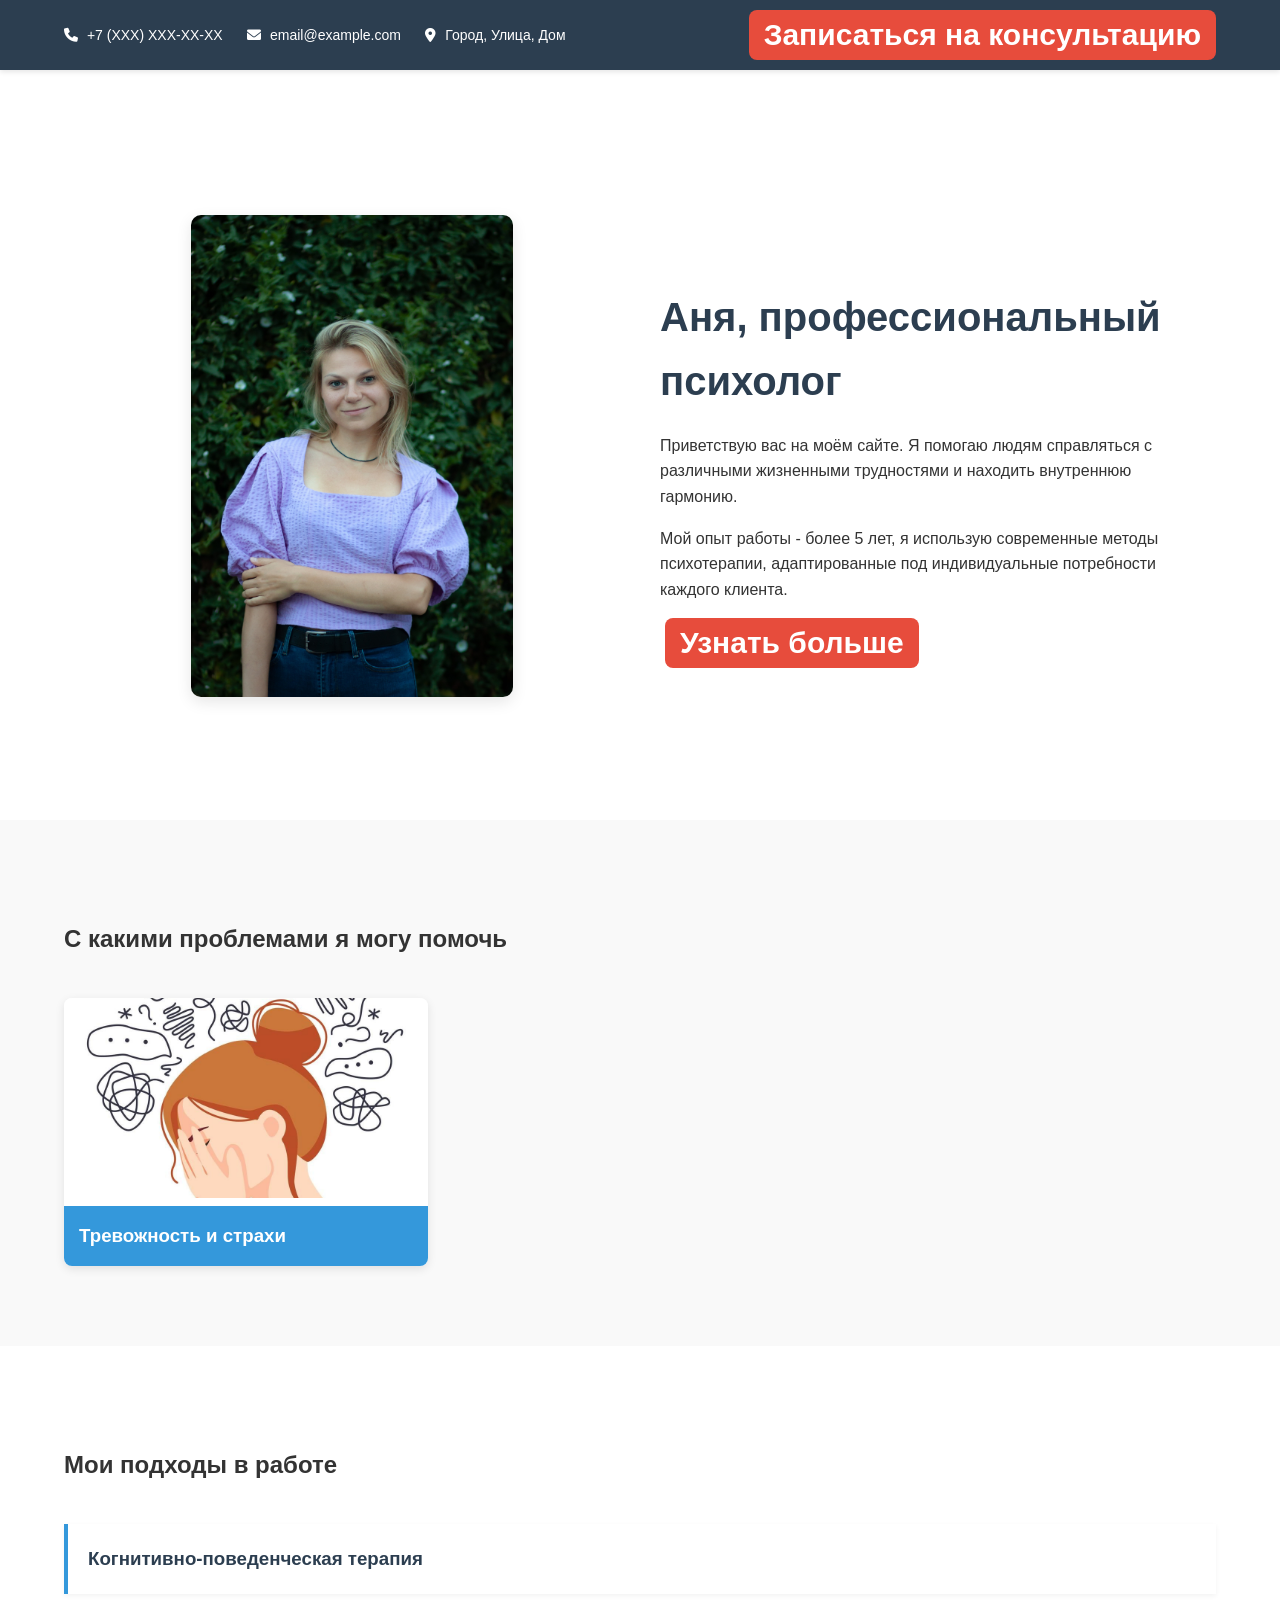
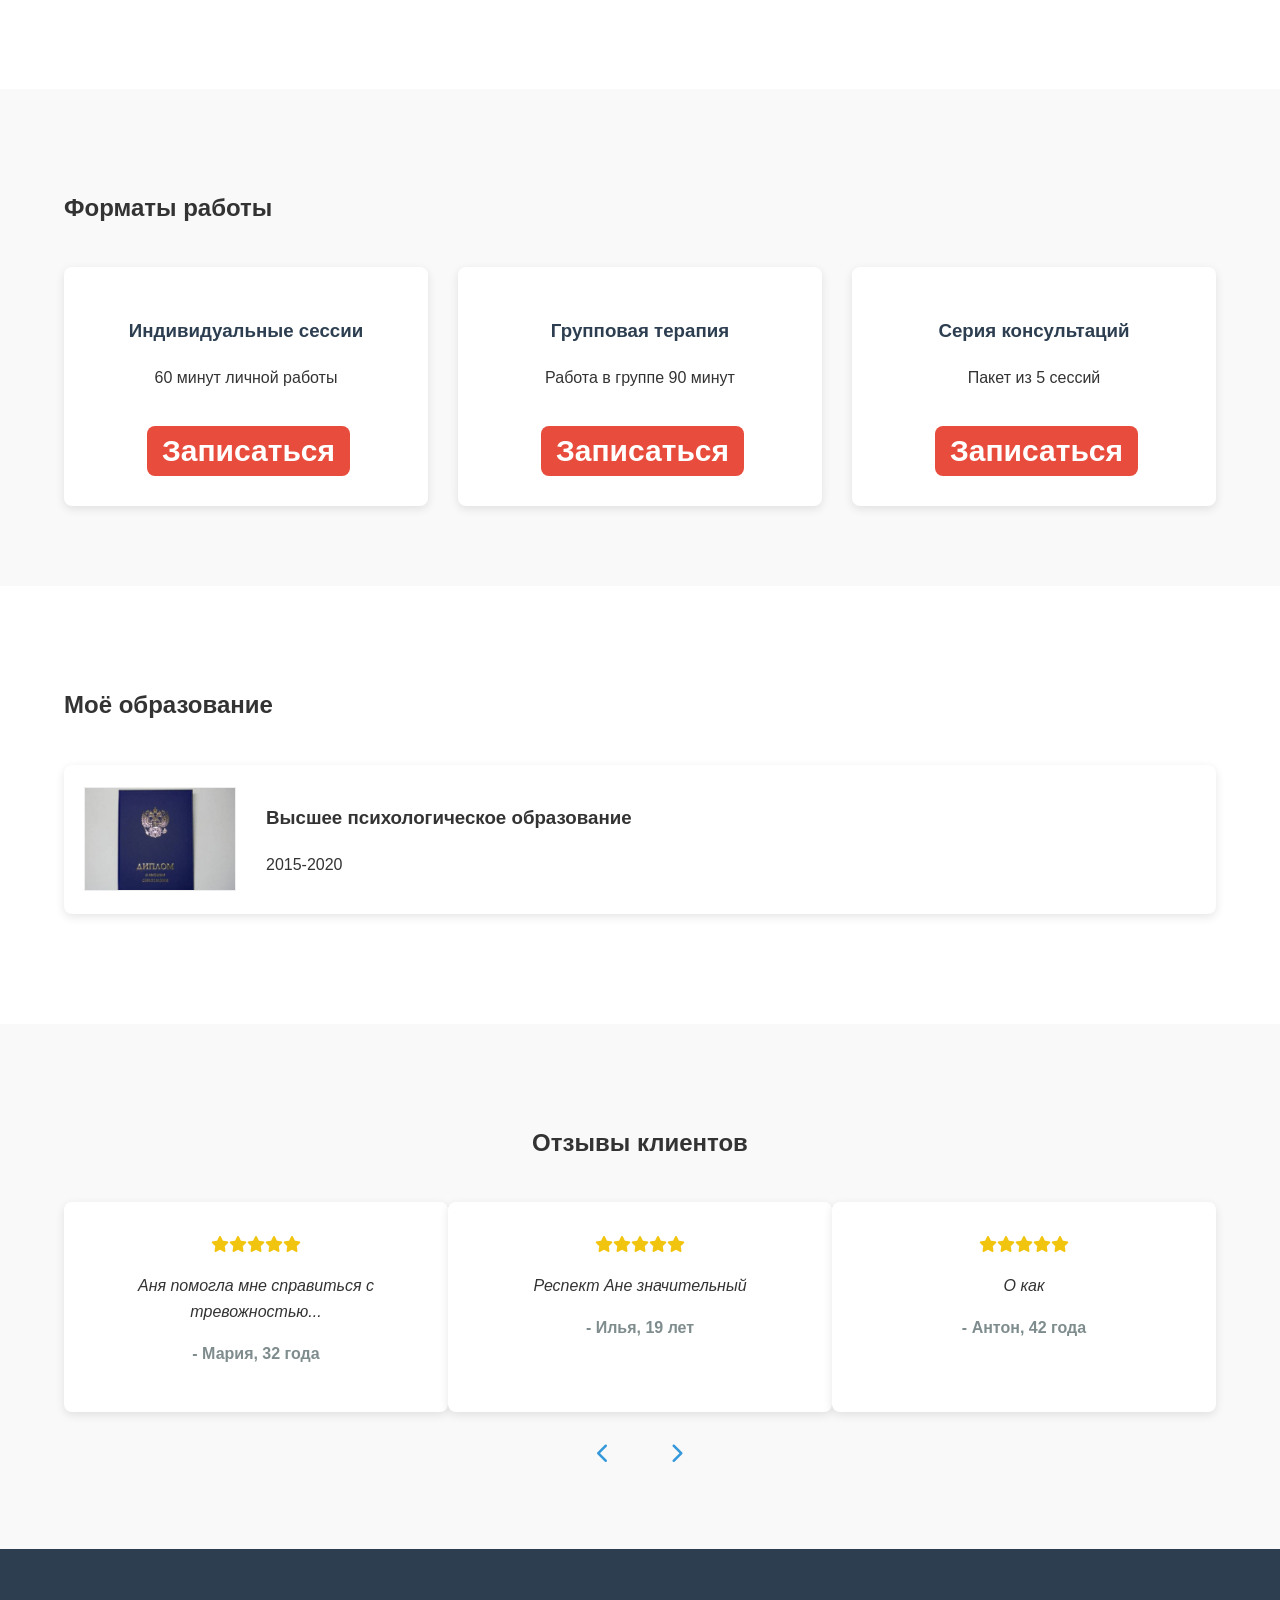
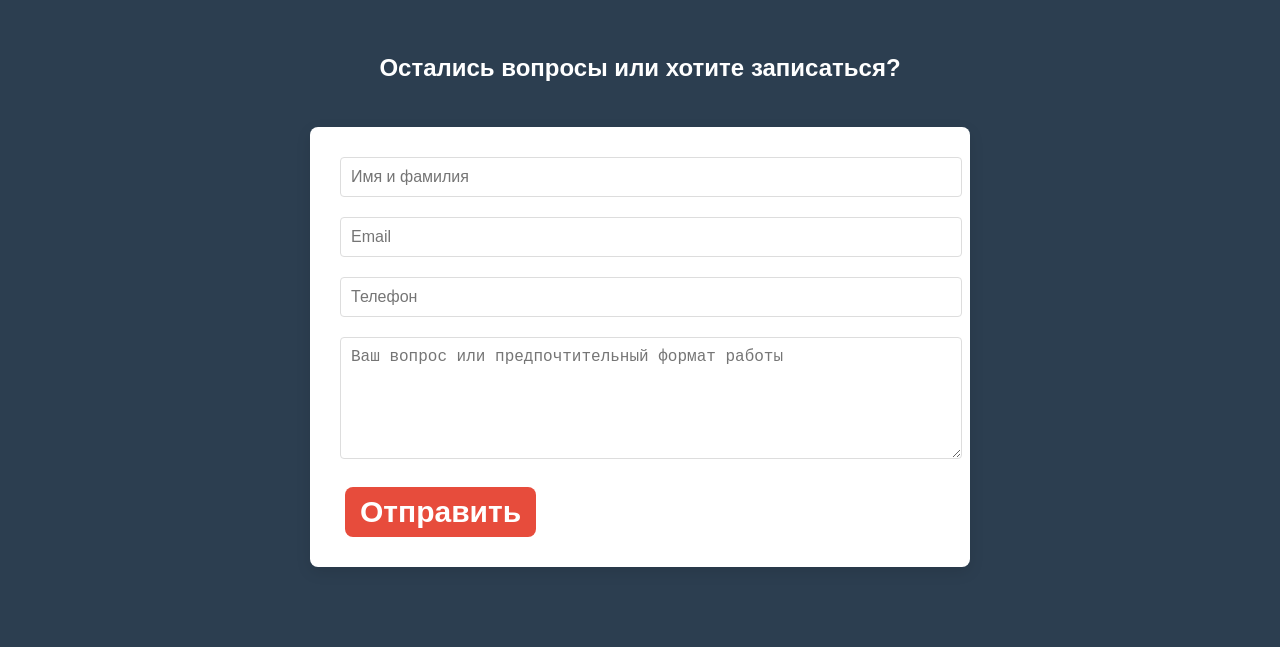
==== commit 21ba9ef8: "first form" ====
--- a/docs/index.html
+++ b/docs/index.html
@@ -21,7 +21,7 @@
             <span><i class="fas fa-envelope"></i> email@example.com</span>
             <span><i class="fas fa-map-marker-alt"></i> Город, Улица, Дом</span>
         </div>
-        <button class="signup-btn" id="header-signup">Записаться</button>
+        <button class="signup-btn">Записаться на консультацию</button>
     </header>
 
     <!-- 2. Основное приветствие -->
@@ -41,7 +41,7 @@
     <section class="problems-section">
         <h2>С какими проблемами я могу помочь</h2>
         <div class="problems-grid">
-            <!-- Пример одного элемента проблемы -->
+
             <div class="problem-item" data-problem="1">
                 <img src="problem1.jpg" alt="Тревожность">
                 <h3>Тревожность и страхи</h3>
@@ -99,7 +99,7 @@
                 <img src="diploma1.jpg" alt="Диплом 1">
                 <div class="diploma-info">
                     <h3>Высшее психологическое образование</h3>
-                    <p>МГУ, факультет психологии, 2015-2020</p>
+                    <p>2015-2020</p>
                 </div>
             </div>
             <!-- Другие дипломы будут здесь -->
@@ -119,10 +119,34 @@
                     <p class="review-text">Аня помогла мне справиться с тревожностью...</p>
                     <p class="review-author">- Мария, 32 года</p>
                 </div>
+
+                <div class="review-item">
+                    <div class="stars">
+                        <i class="fas fa-star"></i><i class="fas fa-star"></i><i class="fas fa-star"></i><i class="fas fa-star"></i><i class="fas fa-star"></i>
+                    </div>
+                    <p class="review-text">Респект Ане значительный</p>
+                    <p class="review-author">- Илья, 19 лет</p>
+                </div>
+
+                <div class="review-item">
+                    <div class="stars">
+                        <i class="fas fa-star"></i><i class="fas fa-star"></i><i class="fas fa-star"></i><i class="fas fa-star"></i><i class="fas fa-star"></i>
+                    </div>
+                    <p class="review-text">О как</p>
+                    <p class="review-author">- Антон, 42 года</p>
+                </div>
                 <!-- Еще 2 отзыва в этом слайде -->
             </div>
             <div class="reviews-slide">
                 <!-- Следующие 3 отзыва -->
+
+                                <div class="review-item">
+                    <div class="stars">
+                        <i class="fas fa-star"></i><i class="fas fa-star"></i><i class="fas fa-star"></i><i class="fas fa-star"></i><i class="fas fa-star"></i>
+                    </div>
+                    <p class="review-text">Very very good specialist</p>
+                    <p class="review-author">- Elizabeth, 27 years</p>
+                </div>
             </div>
             <!-- Навигация по отзывам -->
             <div class="reviews-nav">
--- a/docs/styles.css
+++ b/docs/styles.css
@@ -5,7 +5,7 @@
     padding: 0;
     color: #333;
     line-height: 1.6;
-    padding-top: 50px; /* Для фиксированной шапки */
+    padding-top: 100px; /* Для фиксированной шапки */ 
 }
 
 /* 1. Контактная панель */
@@ -13,7 +13,7 @@
     position: fixed;
     top: 0;
     left: 0;
-    width: 100%;
+    width: 90%;
     background-color: #2c3e50;
     color: white;
     display: flex;
@@ -34,13 +34,19 @@
 }
 
 .signup-btn {
+    margin-left: 5px;
     background-color: #e74c3c;
     color: white;
     border: none;
     padding: 8px 15px;
-    border-radius: 4px;
+    border-radius: 8px;
     cursor: pointer;
     transition: background-color 0.3s;
+
+    font-family: 'Arial', sans-serif; /* Пример шрифта */
+    font-weight: bold; /* Жирность (normal, bold, 100-900) */
+    font-size: 30px; /* Размер текста */
+
 }
 
 .signup-btn:hover {
@@ -62,8 +68,11 @@
 
 .hero-image img {
     max-width: 100%;
+    height: auto;
+    width: 60%;
     border-radius: 10px;
     box-shadow: 0 5px 15px rgba(0,0,0,0.1);
+    margin-left: 20%; /* Отступ слева - регулируйте значение */
 }
 
 .hero-content {
